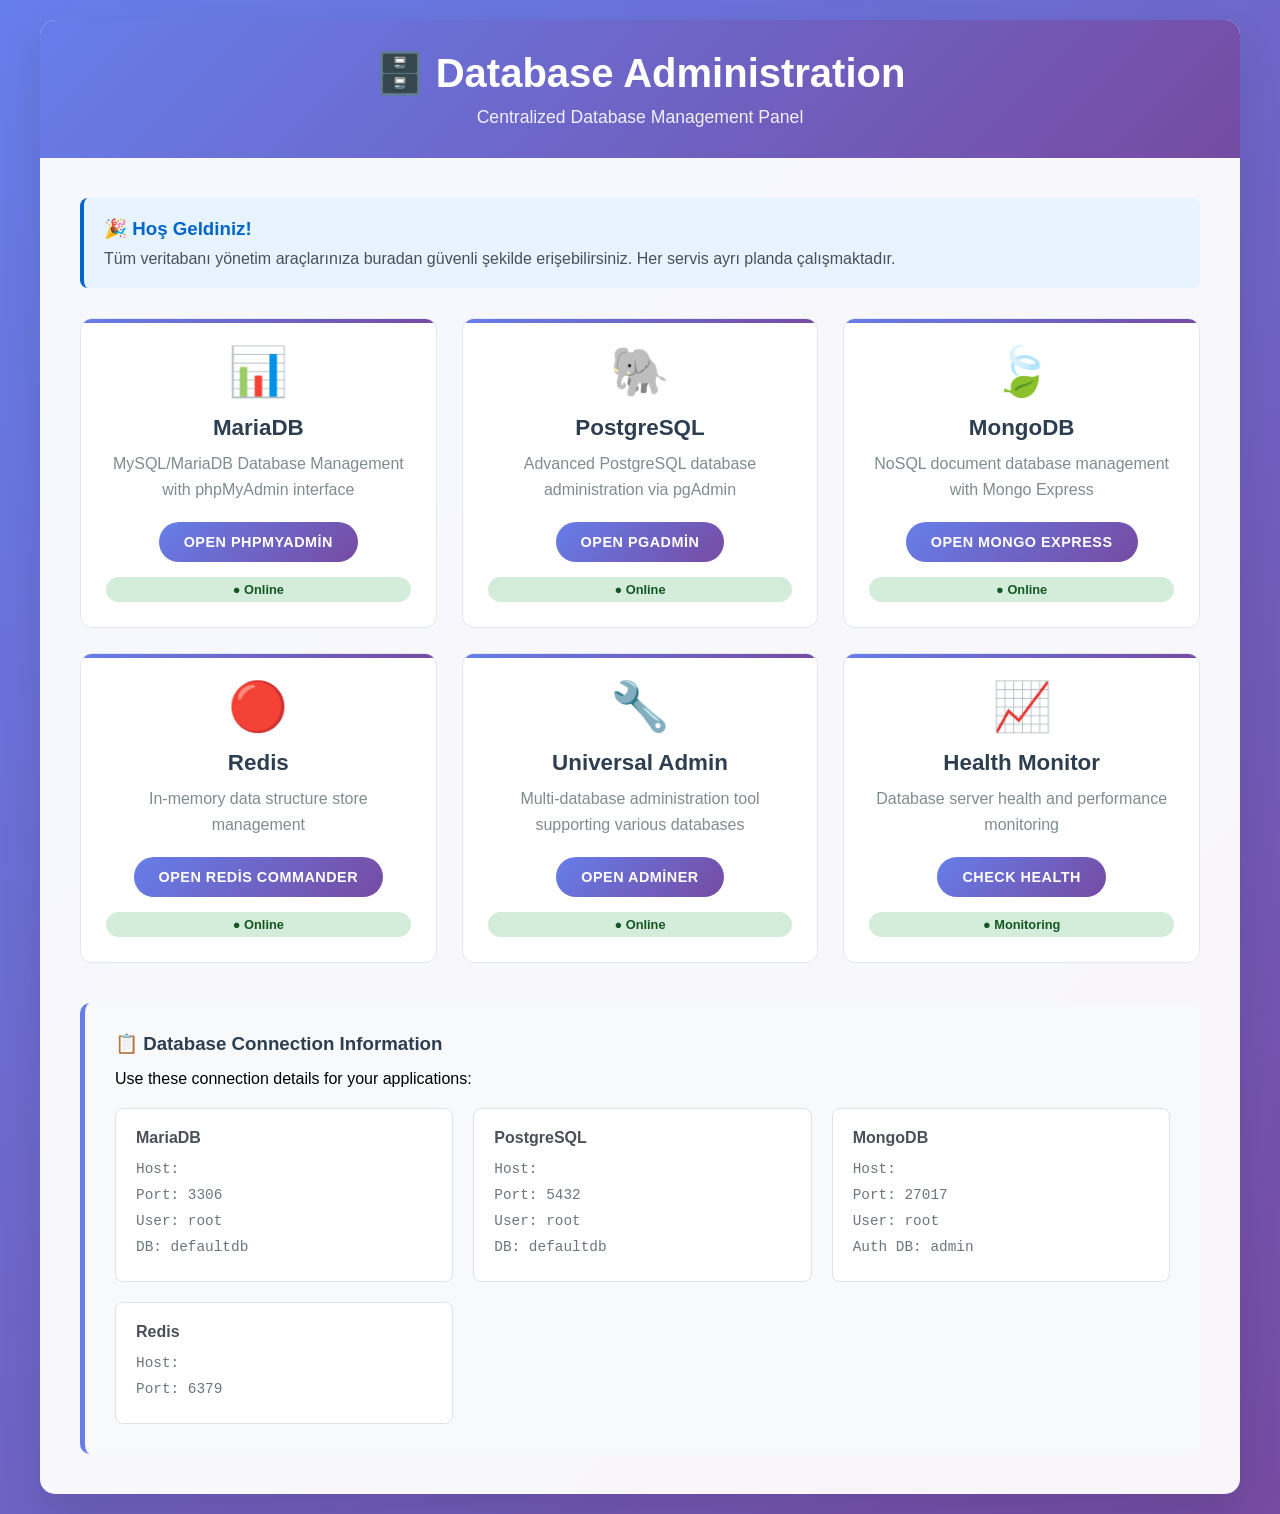
==== nginx/html/index.html @ 9285f3e6 "feat: initial release — multi-DB self-hosted stack with backup automation Single-machine production-" ====
<!DOCTYPE html>
<html lang="tr">
<head>
    <meta charset="UTF-8">
    <meta name="viewport" content="width=device-width, initial-scale=1.0">
    <title>Database Administration Panel</title>
    <style>
        * { margin: 0; padding: 0; box-sizing: border-box; }
        body {
            font-family: 'Segoe UI', Tahoma, Geneva, Verdana, sans-serif;
            background: linear-gradient(135deg, #667eea 0%, #764ba2 100%);
            min-height: 100vh;
            padding: 20px;
        }
        .container {
            max-width: 1200px;
            margin: 0 auto;
            background: rgba(255, 255, 255, 0.95);
            border-radius: 15px;
            box-shadow: 0 20px 40px rgba(0, 0, 0, 0.1);
            overflow: hidden;
        }
        .header {
            background: linear-gradient(135deg, #667eea 0%, #764ba2 100%);
            color: white;
            padding: 30px;
            text-align: center;
        }
        .header h1 { font-size: 2.5em; margin-bottom: 10px; }
        .header p { font-size: 1.1em; opacity: 0.9; }
        .main-content { padding: 40px; }
        .grid {
            display: grid;
            grid-template-columns: repeat(auto-fit, minmax(300px, 1fr));
            gap: 25px;
            margin-top: 30px;
        }
        .card {
            background: white;
            border: 1px solid #e1e8ed;
            border-radius: 12px;
            padding: 25px;
            text-align: center;
            transition: all 0.3s ease;
            position: relative;
            overflow: hidden;
        }
        .card::before {
            content: '';
            position: absolute;
            top: 0; left: 0; right: 0;
            height: 4px;
            background: linear-gradient(90deg, #667eea, #764ba2);
        }
        .card:hover {
            transform: translateY(-5px);
            box-shadow: 0 15px 35px rgba(0, 0, 0, 0.1);
        }
        .card-icon { font-size: 3em; margin-bottom: 15px; }
        .card h3 { color: #2c3e50; margin-bottom: 10px; font-size: 1.4em; }
        .card p { color: #7f8c8d; margin-bottom: 20px; line-height: 1.6; }
        .card a {
            display: inline-block;
            background: linear-gradient(135deg, #667eea 0%, #764ba2 100%);
            color: white;
            padding: 12px 25px;
            text-decoration: none;
            border-radius: 25px;
            font-weight: 600;
            transition: all 0.3s ease;
            text-transform: uppercase;
            letter-spacing: 0.5px;
            font-size: 0.9em;
        }
        .card a:hover {
            transform: scale(1.05);
            box-shadow: 0 5px 15px rgba(102, 126, 234, 0.4);
        }
        .status {
            margin-top: 15px;
            padding: 5px 12px;
            border-radius: 15px;
            font-size: 0.8em;
            font-weight: 600;
            background: #d4edda;
            color: #155724;
        }
        .info-section {
            background: #f8f9fa;
            padding: 30px;
            margin-top: 40px;
            border-radius: 10px;
            border-left: 5px solid #667eea;
        }
        .info-section h3 { color: #2c3e50; margin-bottom: 15px; }
        .connection-info {
            display: grid;
            grid-template-columns: repeat(auto-fit, minmax(250px, 1fr));
            gap: 20px;
            margin-top: 20px;
        }
        .connection-card {
            background: white;
            padding: 20px;
            border-radius: 8px;
            border: 1px solid #dee2e6;
        }
        .connection-card h4 { color: #495057; margin-bottom: 10px; }
        .connection-details {
            font-family: 'Courier New', monospace;
            font-size: 0.9em;
            color: #6c757d;
            line-height: 1.8;
        }
        .welcome-message {
            background: #e7f3ff;
            padding: 20px;
            margin-bottom: 30px;
            border-radius: 8px;
            border-left: 4px solid #0066cc;
        }
        .welcome-message h3 {
            color: #0066cc;
            margin-bottom: 10px;
        }
        .welcome-message p {
            color: #495057;
            margin: 0;
        }
        @media (max-width: 768px) {
            .header h1 { font-size: 2em; }
            .main-content { padding: 20px; }
            .grid { grid-template-columns: 1fr; }
        }
    </style>
</head>
<body>
    <div class="container">
        <div class="header">
            <h1>🗄️ Database Administration</h1>
            <p>Centralized Database Management Panel</p>
        </div>
        
        <div class="main-content">
            <div class="welcome-message">
                <h3>🎉 Hoş Geldiniz!</h3>
                <p>Tüm veritabanı yönetim araçlarınıza buradan güvenli şekilde erişebilirsiniz. Her servis ayrı planda çalışmaktadır.</p>
            </div>
            
            <div class="grid">
                <div class="card">
                    <div class="card-icon">📊</div>
                    <h3>MariaDB</h3>
                    <p>MySQL/MariaDB Database Management with phpMyAdmin interface</p>
                    <a href="http://<SERVER_IP>:8081" target="_blank">Open phpMyAdmin</a>
                    <div class="status">● Online</div>
                </div>
                
                <div class="card">
                    <div class="card-icon">🐘</div>
                    <h3>PostgreSQL</h3>
                    <p>Advanced PostgreSQL database administration via pgAdmin</p>
                    <a href="http://<SERVER_IP>:8082" target="_blank">Open pgAdmin</a>
                    <div class="status">● Online</div>
                </div>
                
                <div class="card">
                    <div class="card-icon">🍃</div>
                    <h3>MongoDB</h3>
                    <p>NoSQL document database management with Mongo Express</p>
                    <a href="http://<SERVER_IP>:8083" target="_blank">Open Mongo Express</a>
                    <div class="status">● Online</div>
                </div>
                
                <div class="card">
                    <div class="card-icon">🔴</div>
                    <h3>Redis</h3>
                    <p>In-memory data structure store management</p>
                    <a href="http://<SERVER_IP>:8084" target="_blank">Open Redis Commander</a>
                    <div class="status">● Online</div>
                </div>
                
                <div class="card">
                    <div class="card-icon">🔧</div>
                    <h3>Universal Admin</h3>
                    <p>Multi-database administration tool supporting various databases</p>
                    <a href="http://<SERVER_IP>:8085" target="_blank">Open Adminer</a>
                    <div class="status">● Online</div>
                </div>
                
                <div class="card">
                    <div class="card-icon">📈</div>
                    <h3>Health Monitor</h3>
                    <p>Database server health and performance monitoring</p>
                    <a href="/health" target="_blank">Check Health</a>
                    <div class="status">● Monitoring</div>
                </div>
            </div>
            
            <div class="info-section">
                <h3>📋 Database Connection Information</h3>
                <p>Use these connection details for your applications:</p>
                
                <div class="connection-info">
                    <div class="connection-card">
                        <h4>MariaDB</h4>
                        <div class="connection-details">
                            Host: <SERVER_IP><br>
                            Port: 3306<br>
                            User: root<br>
                            DB: defaultdb
                        </div>
                    </div>
                    
                    <div class="connection-card">
                        <h4>PostgreSQL</h4>
                        <div class="connection-details">
                            Host: <SERVER_IP><br>
                            Port: 5432<br>
                            User: root<br>
                            DB: defaultdb
                        </div>
                    </div>
                    
                    <div class="connection-card">
                        <h4>MongoDB</h4>
                        <div class="connection-details">
                            Host: <SERVER_IP><br>
                            Port: 27017<br>
                            User: root<br>
                            Auth DB: admin
                        </div>
                    </div>
                    
                    <div class="connection-card">
                        <h4>Redis</h4>
                        <div class="connection-details">
                            Host: <SERVER_IP><br>
                            Port: 6379<br>
                        </div>
                    </div>
                </div>
            </div>
        </div>
    </div>
</body>
</html>
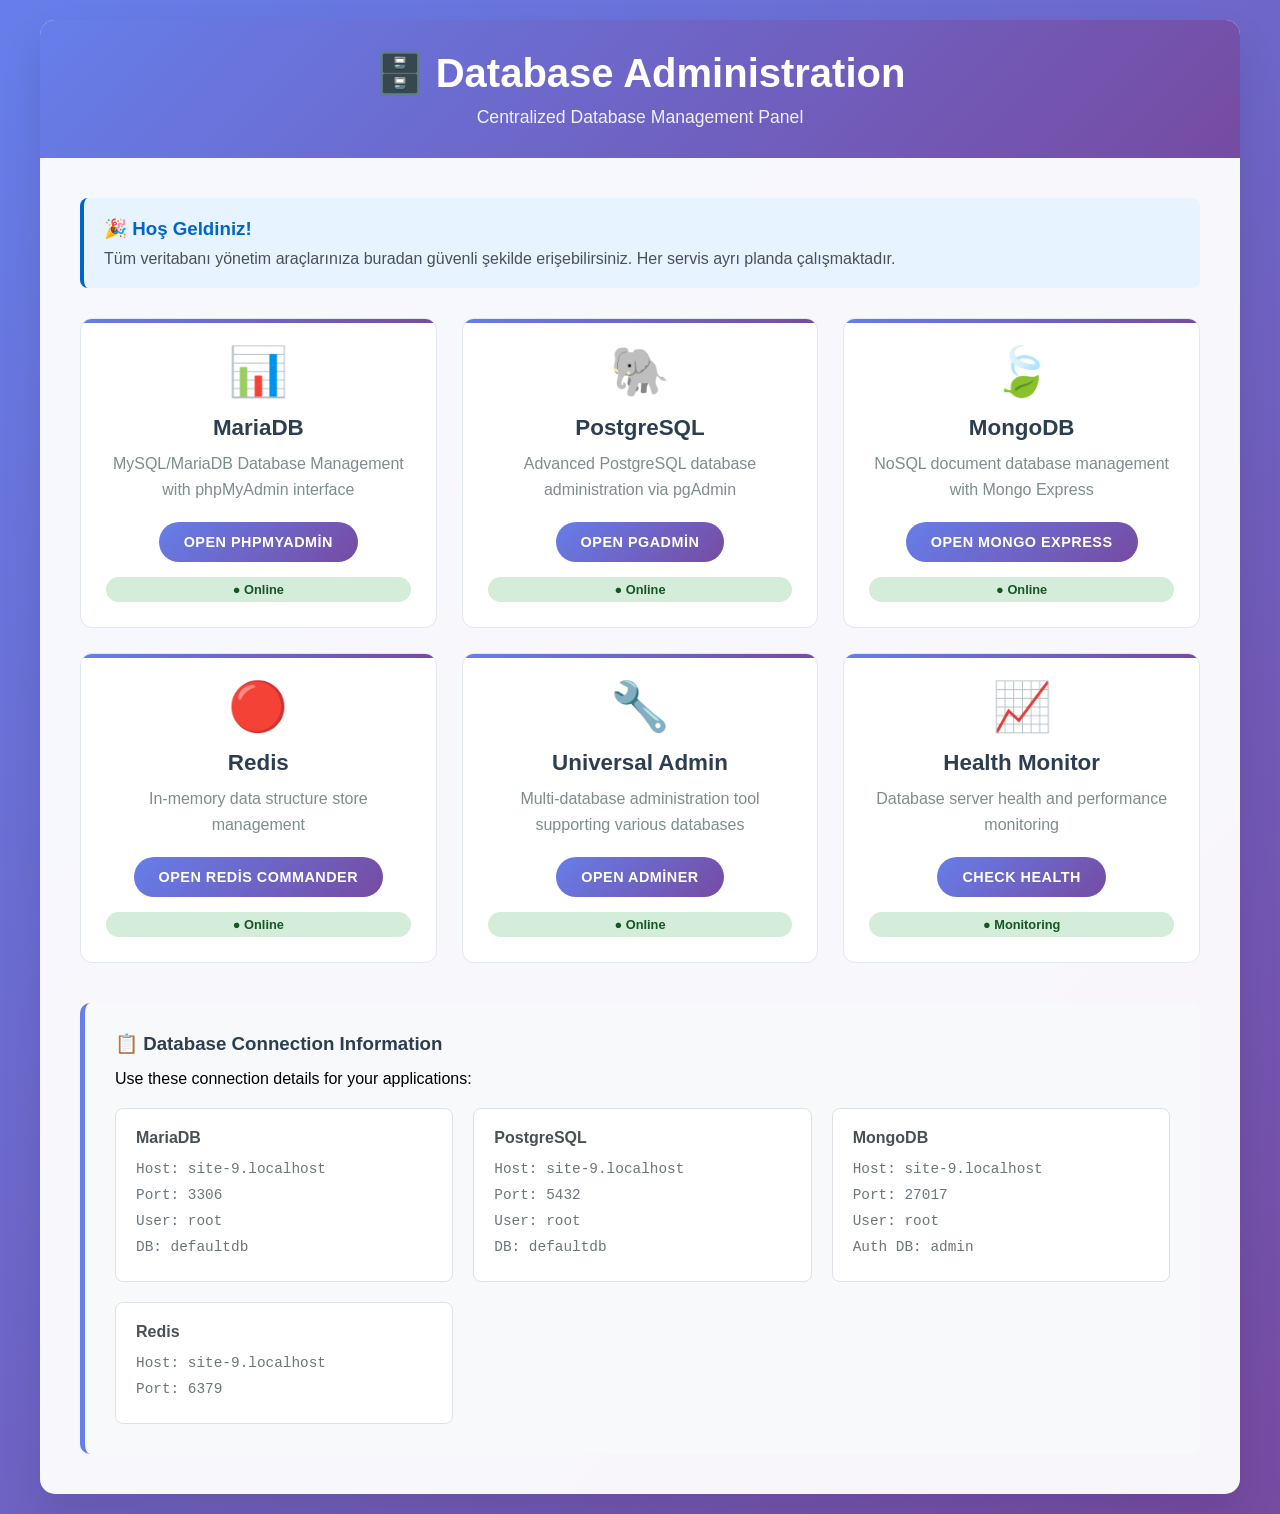
==== commit f0e58e6d: "fix(dashboard): populate server host via JS (fix broken <SERVER_IP>) The landing page hard-coded `<S" ====
--- a/nginx/html/index.html
+++ b/nginx/html/index.html
@@ -205,7 +205,7 @@
                     <div class="connection-card">
                         <h4>MariaDB</h4>
                         <div class="connection-details">
-                            Host: <SERVER_IP><br>
+                            Host: <span class="host-ip"></span><br>
                             Port: 3306<br>
                             User: root<br>
                             DB: defaultdb
@@ -215,7 +215,7 @@
                     <div class="connection-card">
                         <h4>PostgreSQL</h4>
                         <div class="connection-details">
-                            Host: <SERVER_IP><br>
+                            Host: <span class="host-ip"></span><br>
                             Port: 5432<br>
                             User: root<br>
                             DB: defaultdb
@@ -225,7 +225,7 @@
                     <div class="connection-card">
                         <h4>MongoDB</h4>
                         <div class="connection-details">
-                            Host: <SERVER_IP><br>
+                            Host: <span class="host-ip"></span><br>
                             Port: 27017<br>
                             User: root<br>
                             Auth DB: admin
@@ -235,7 +235,7 @@
                     <div class="connection-card">
                         <h4>Redis</h4>
                         <div class="connection-details">
-                            Host: <SERVER_IP><br>
+                            Host: <span class="host-ip"></span><br>
                             Port: 6379<br>
                         </div>
                     </div>
@@ -243,5 +243,22 @@
             </div>
         </div>
     </div>
+    <script>
+      // Sunucu IP'sini tarayıcının adres çubuğundan al — böylece bu sayfa
+      // hangi host'tan açılırsa o host'a bağlanır; deploy sırasında
+      // <SERVER_IP> placeholder'ını elle değiştirmeye gerek kalmaz.
+      (function () {
+        var host = location.hostname;
+        document.querySelectorAll('.host-ip').forEach(function (el) {
+          el.textContent = host;
+        });
+        document.querySelectorAll('a[href]').forEach(function (a) {
+          var raw = a.getAttribute('href');
+          if (raw && raw.indexOf('<SERVER_IP>') !== -1) {
+            a.setAttribute('href', raw.replace('<SERVER_IP>', host));
+          }
+        });
+      })();
+    </script>
 </body>
 </html>
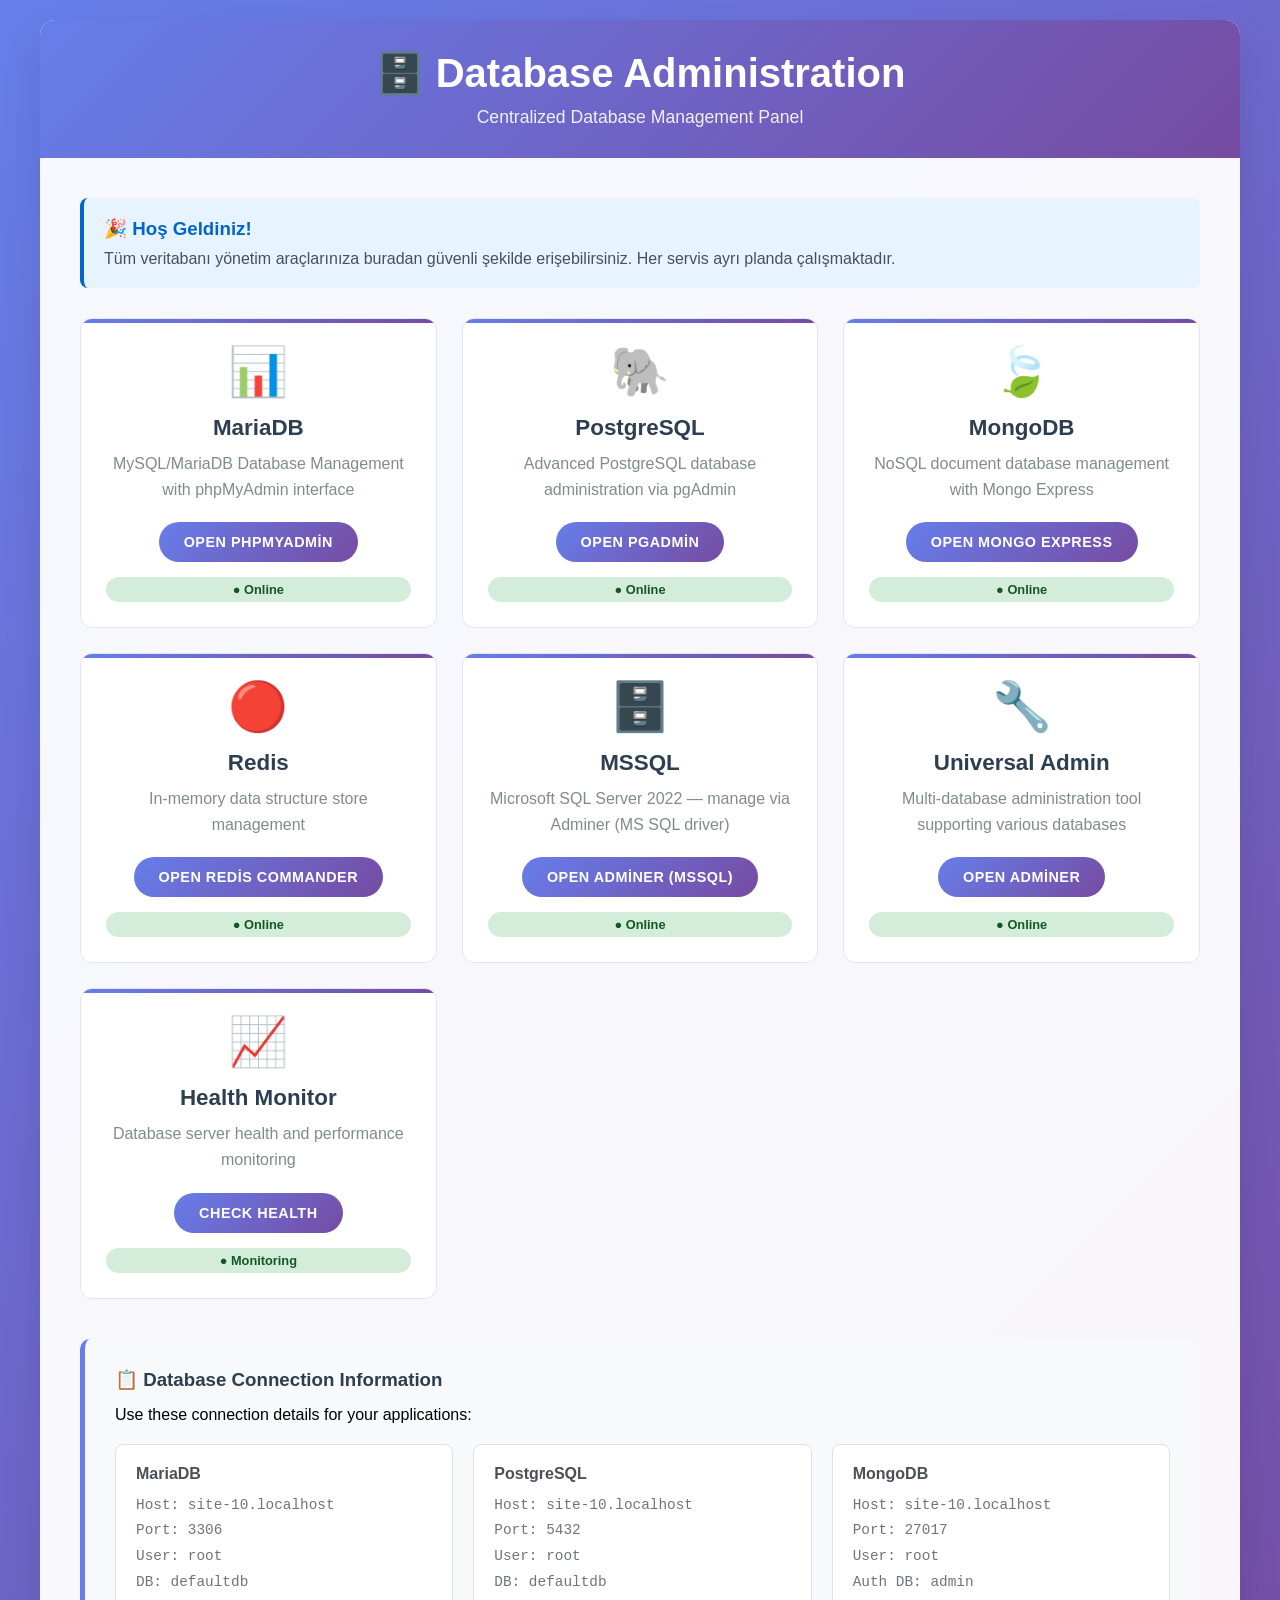
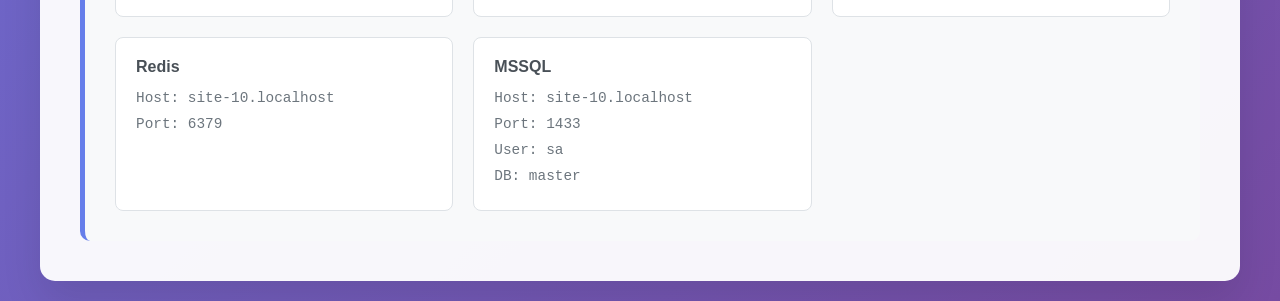
==== commit 23827e62: "feat(mssql): add Microsoft SQL Server 2022 to the stack Adds an `mssql` service (mcr.microsoft.com/m" ====
--- a/nginx/html/index.html
+++ b/nginx/html/index.html
@@ -181,6 +181,14 @@
                 </div>
                 
                 <div class="card">
+                    <div class="card-icon">🗄️</div>
+                    <h3>MSSQL</h3>
+                    <p>Microsoft SQL Server 2022 — manage via Adminer (MS SQL driver)</p>
+                    <a href="http://<SERVER_IP>:8085/?mssql=mssql&username=sa&db=master" target="_blank">Open Adminer (MSSQL)</a>
+                    <div class="status">● Online</div>
+                </div>
+
+                <div class="card">
                     <div class="card-icon">🔧</div>
                     <h3>Universal Admin</h3>
                     <p>Multi-database administration tool supporting various databases</p>
@@ -237,6 +245,16 @@
                         <div class="connection-details">
                             Host: <span class="host-ip"></span><br>
                             Port: 6379<br>
+                        </div>
+                    </div>
+
+                    <div class="connection-card">
+                        <h4>MSSQL</h4>
+                        <div class="connection-details">
+                            Host: <span class="host-ip"></span><br>
+                            Port: 1433<br>
+                            User: sa<br>
+                            DB: master
                         </div>
                     </div>
                 </div>
